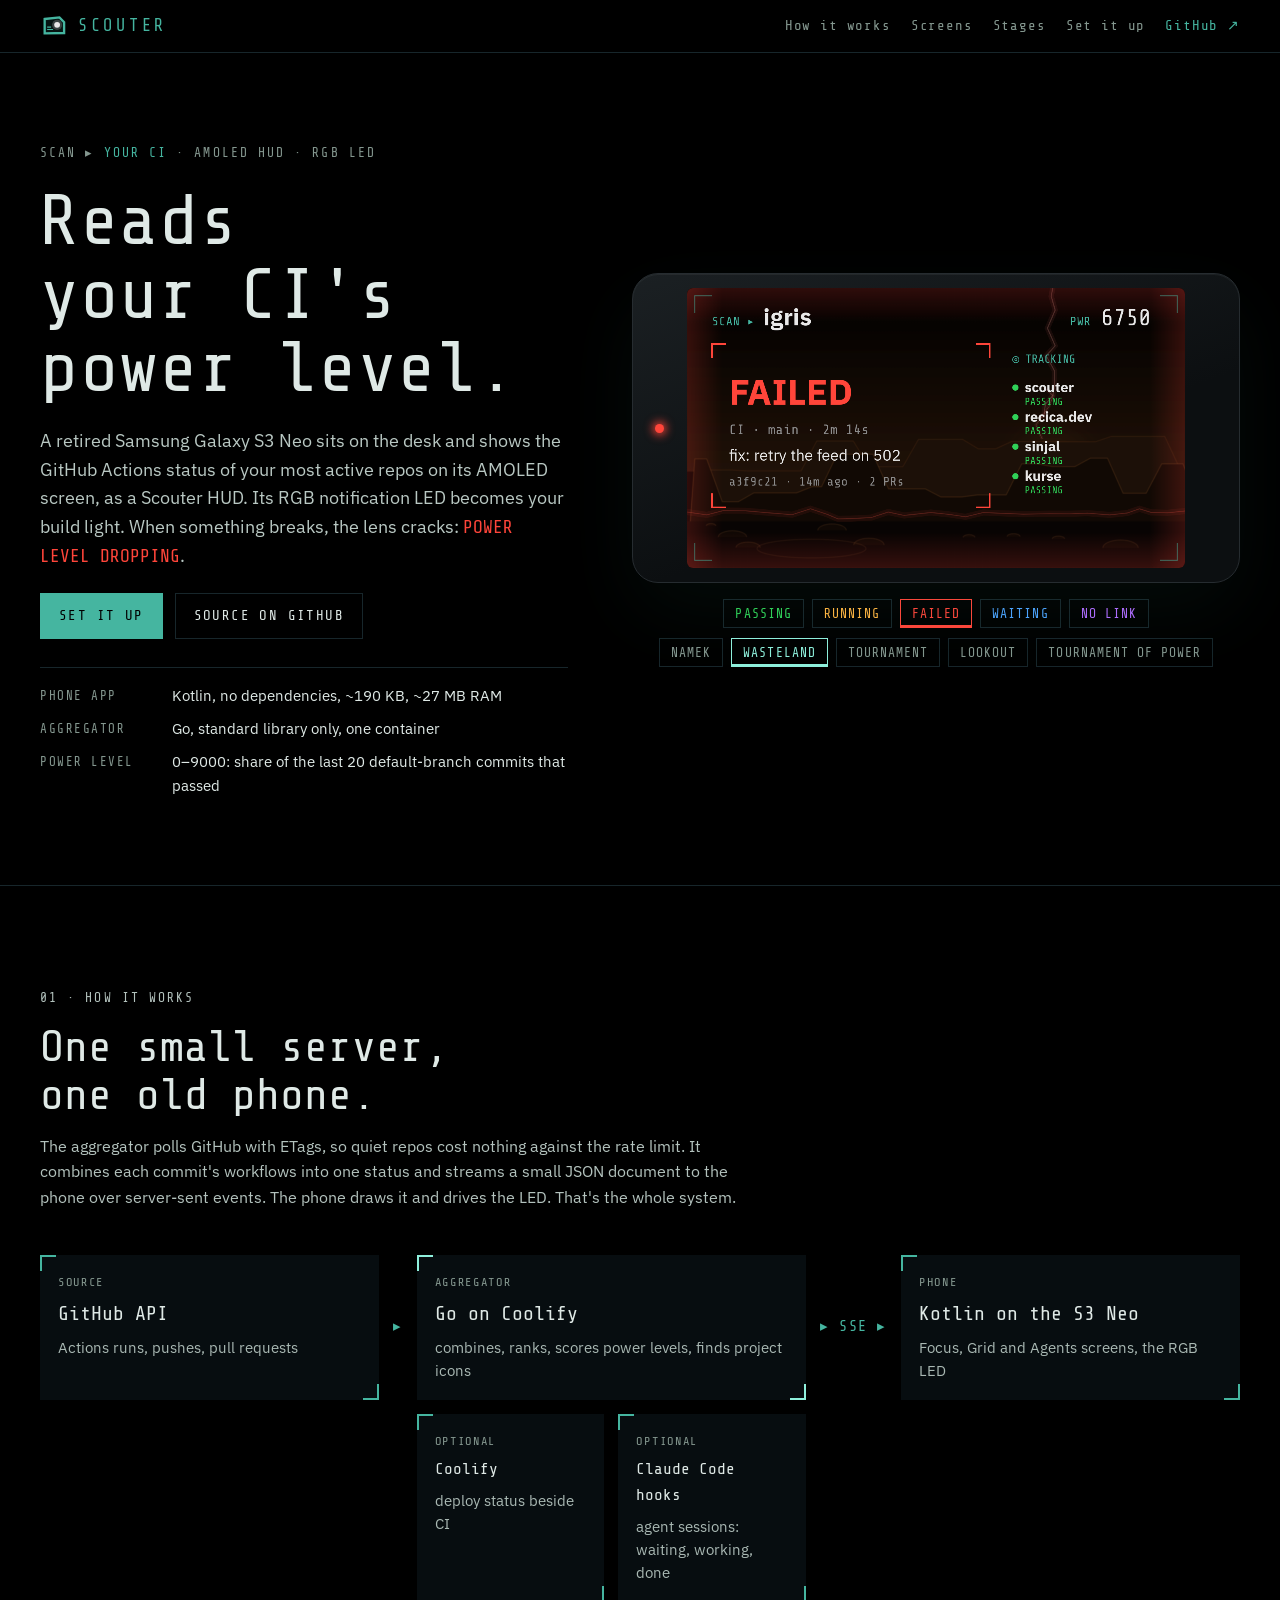
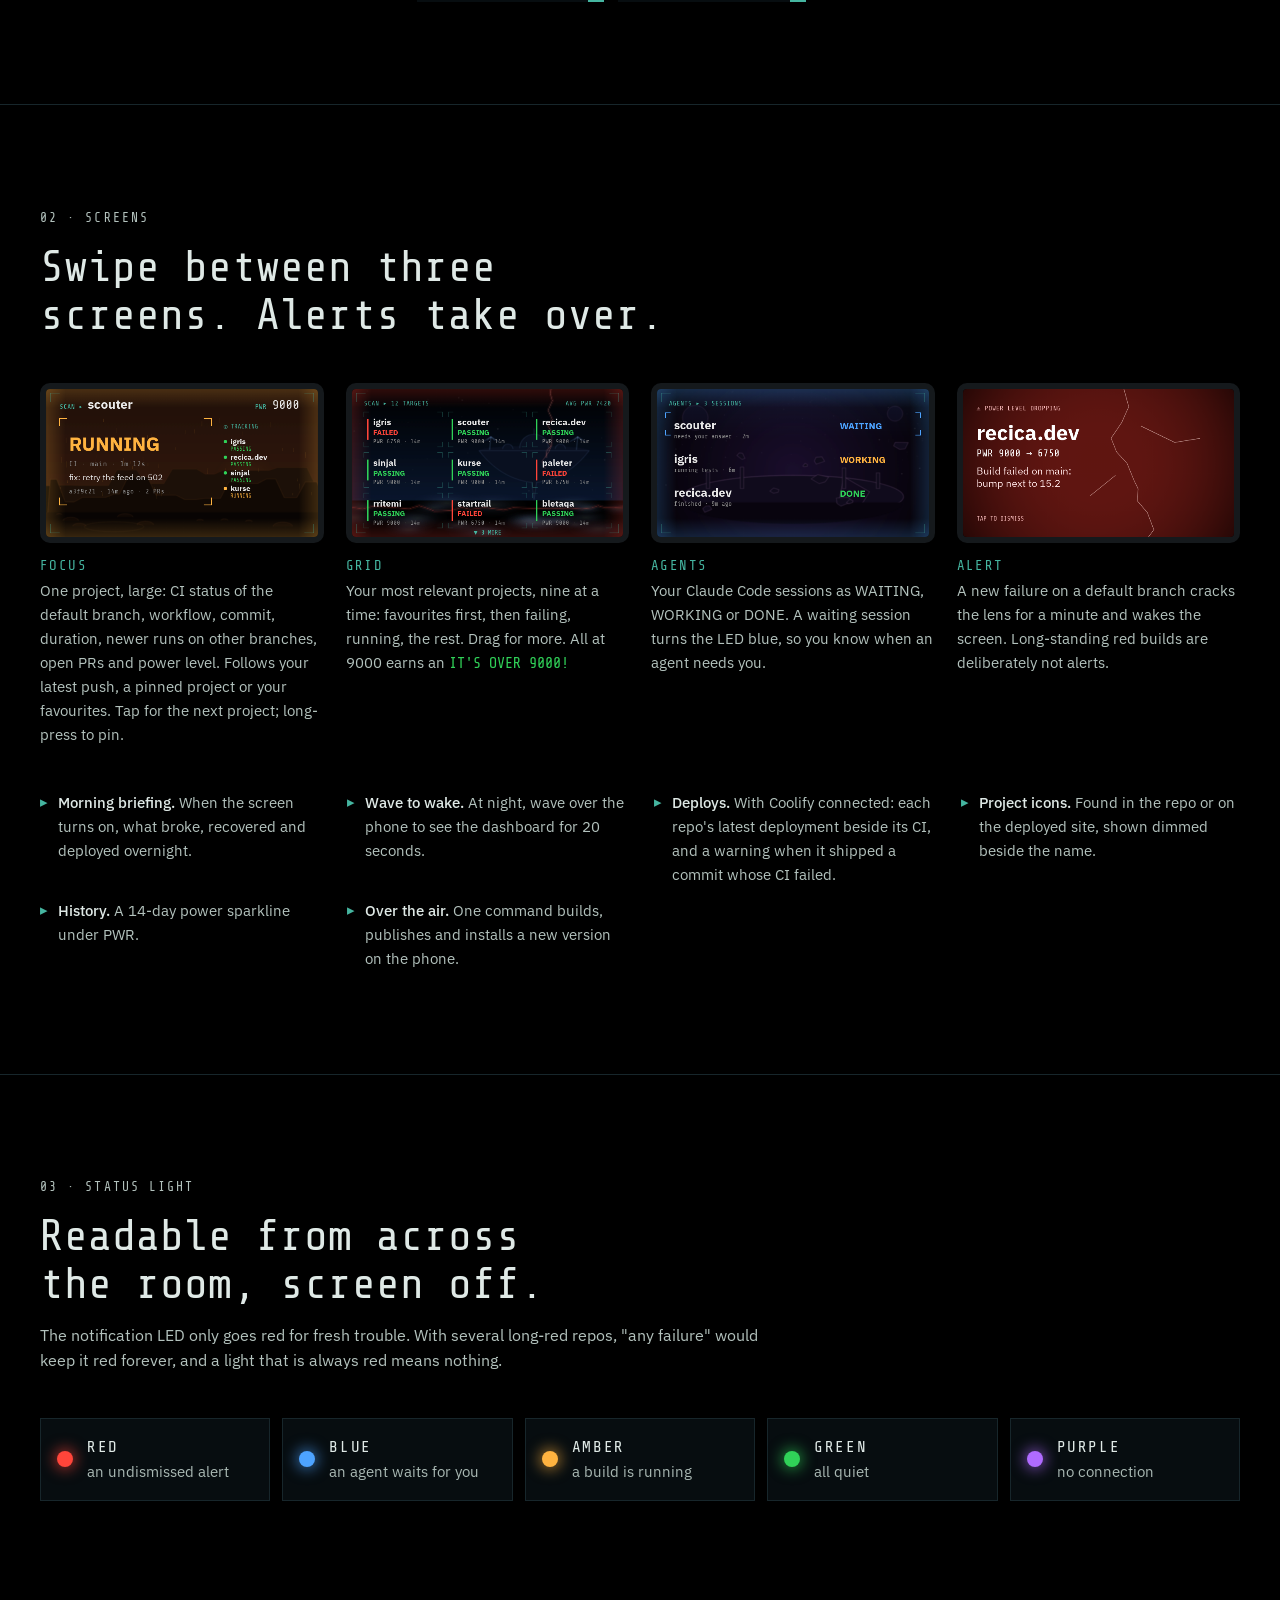
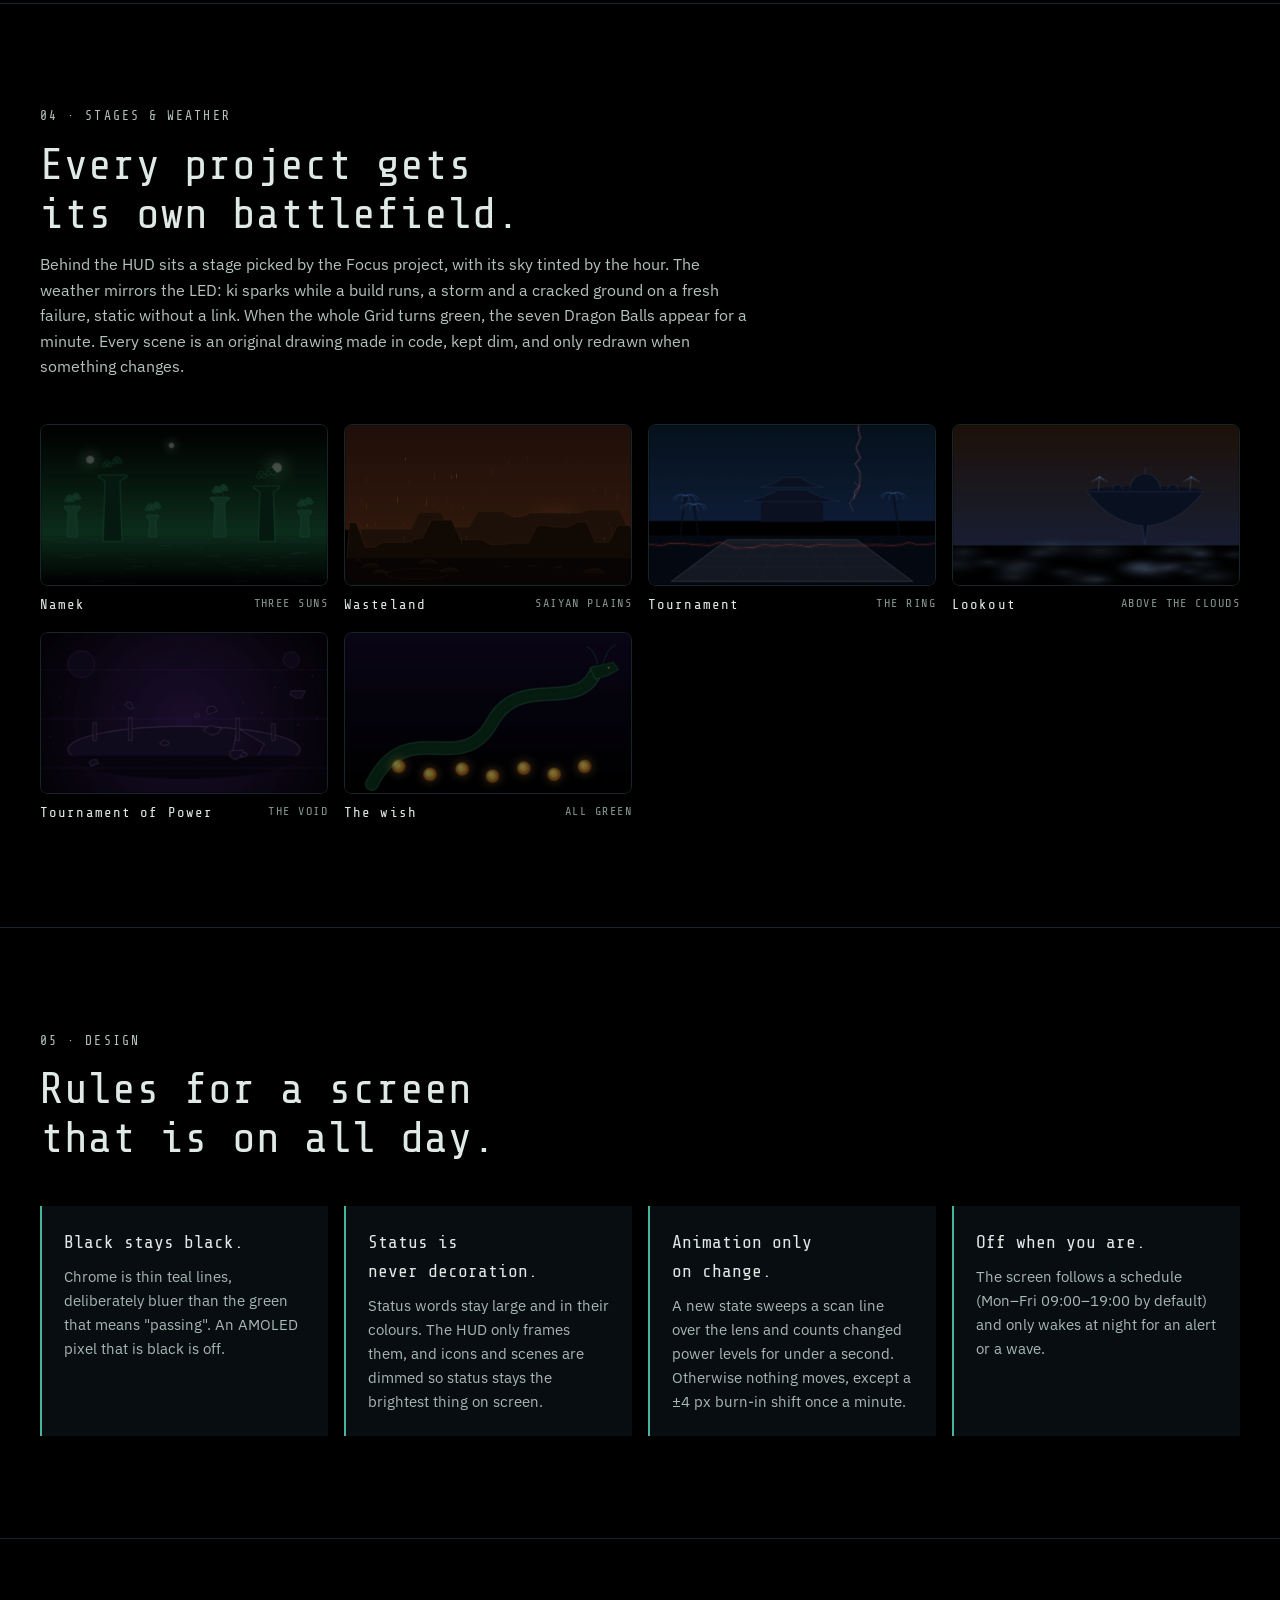
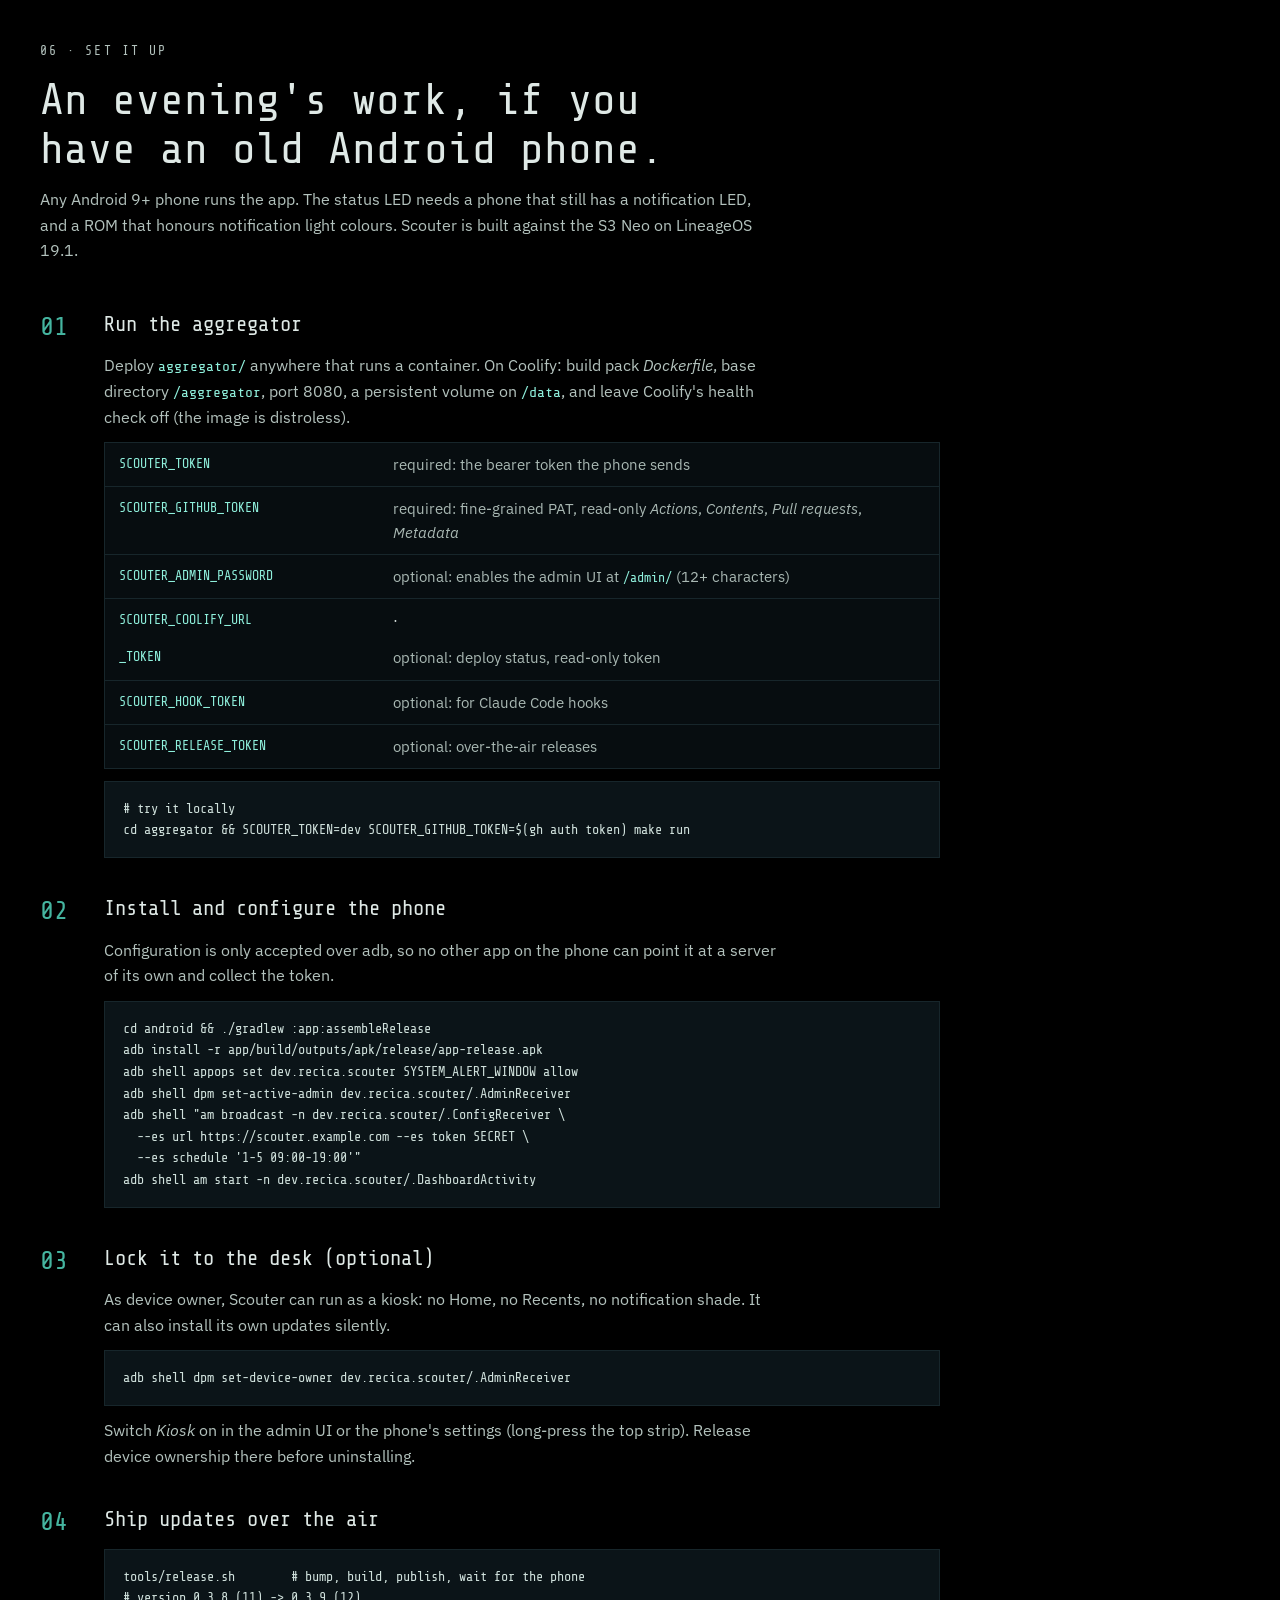
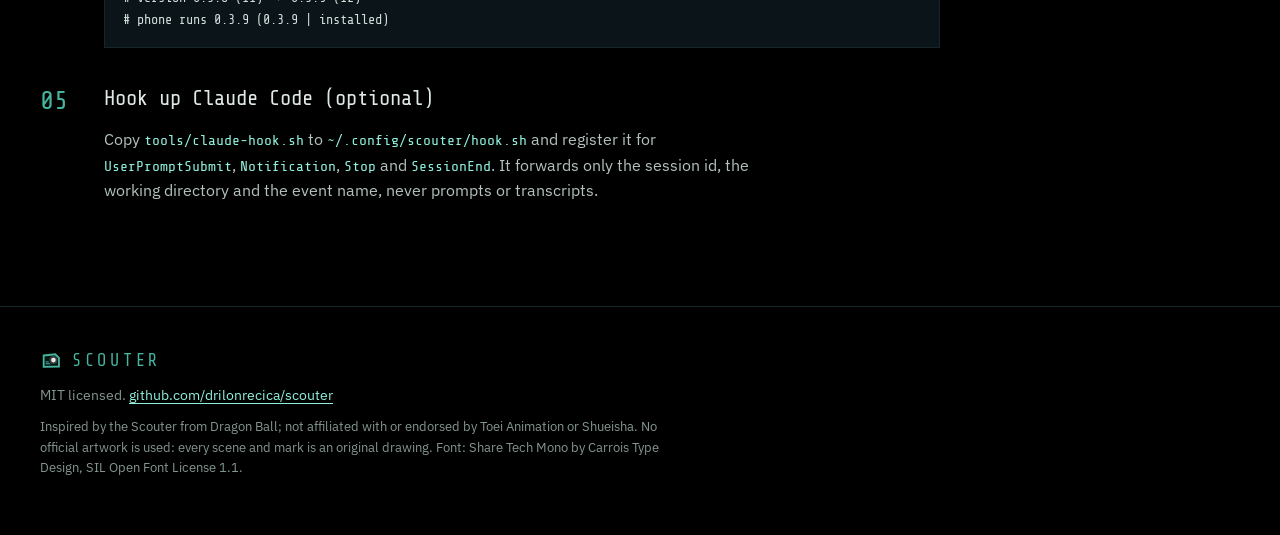
==== site/index.html @ 2873798c "Project page on GitHub Pages site/ is a hand-built static page (no framework, no build step): a live" ====
<!doctype html>
<html lang="en">
<head>
<meta charset="utf-8">
<meta name="viewport" content="width=device-width, initial-scale=1">
<title>Scouter · reads your CI's power level</title>
<meta name="description" content="A retired Galaxy S3 Neo on the desk as a CI build light: GitHub Actions status of your most active repos on an AMOLED Scouter HUD, with the RGB notification LED as a status light.">
<meta property="og:title" content="Scouter">
<meta property="og:description" content="Reads your CI's power level. A retired phone on the desk shows your GitHub CI as a Scouter HUD.">
<meta property="og:image" content="https://drilonrecica.github.io/scouter/og.png">
<meta property="og:url" content="https://drilonrecica.github.io/scouter/">
<meta name="twitter:card" content="summary_large_image">
<meta name="theme-color" content="#000000">
<link rel="icon" href="favicon.svg" type="image/svg+xml">
<link rel="preconnect" href="https://fonts.googleapis.com">
<link rel="preconnect" href="https://fonts.gstatic.com" crossorigin>
<link rel="stylesheet" href="https://fonts.googleapis.com/css2?family=Share+Tech+Mono&family=IBM+Plex+Sans:ital,wght@0,400;0,500;0,600;1,400&display=swap">
<link rel="stylesheet" href="style.css">
</head>
<body>

<header class="top">
  <a class="brand" href="#top" aria-label="Scouter, back to top"><img src="mark.svg" alt="" width="28" height="28"><span>SCOUTER</span></a>
  <nav aria-label="Sections">
    <a href="#how">How it works</a>
    <a href="#screens">Screens</a>
    <a href="#stages">Stages</a>
    <a href="#setup">Set it up</a>
    <a class="gh" href="https://github.com/drilonrecica/scouter">GitHub ↗</a>
  </nav>
</header>

<main id="top">
  <section class="hero">
    <div class="hero-copy">
      <p class="eyebrow">SCAN ▸ <b>YOUR CI</b> · AMOLED HUD · RGB LED</p>
      <h1>Reads your CI's power&nbsp;level.</h1>
      <p class="lede">A retired Samsung Galaxy S3 Neo sits on the desk and shows the GitHub Actions status of your most active repos on its AMOLED screen, as a Scouter HUD. Its RGB notification LED becomes your build light. When something breaks, the lens cracks: <span class="mono red">POWER LEVEL DROPPING</span>.</p>
      <div class="cta">
        <a class="btn primary" href="#setup">Set it up</a>
        <a class="btn" href="https://github.com/drilonrecica/scouter">Source on GitHub</a>
      </div>
      <dl class="specs">
        <div><dt>Phone app</dt><dd>Kotlin, no dependencies, ~190 KB, ~27 MB RAM</dd></div>
        <div><dt>Aggregator</dt><dd>Go, standard library only, one container</dd></div>
        <div><dt>Power level</dt><dd>0–9000: share of the last 20 default-branch commits that passed</dd></div>
      </dl>
    </div>
    <figure class="hero-phone">
      <div class="device" id="device">
        <canvas id="hero" width="1280" height="720" aria-label="The Scouter phone showing the Focus screen in front of a stage"></canvas>
        <span class="led" id="led" aria-hidden="true"></span>
      </div>
      <figcaption>
        <div class="chips" role="group" aria-label="Status to show on the phone" id="status-chips"></div>
        <div class="chips" role="group" aria-label="Stage behind the HUD" id="stage-chips"></div>
      </figcaption>
    </figure>
  </section>

  <section class="band" id="how">
    <div class="head">
      <p class="eyebrow">01 · HOW IT WORKS</p>
      <h2>One small server, one old phone.</h2>
      <p>The aggregator polls GitHub with ETags, so quiet repos cost nothing against the rate limit. It combines each commit's workflows into one status and streams a small JSON document to the phone over server-sent events. The phone draws it and drives the LED. That's the whole system.</p>
    </div>
    <div class="flow" aria-label="Data flow">
      <div class="node"><span class="k">SOURCE</span><b>GitHub API</b><span>Actions runs, pushes, pull requests</span></div>
      <div class="arrow" aria-hidden="true">▸</div>
      <div class="node hi"><span class="k">AGGREGATOR</span><b>Go on Coolify</b><span>combines, ranks, scores power levels, finds project icons</span></div>
      <div class="arrow" aria-hidden="true">▸ SSE ▸</div>
      <div class="node"><span class="k">PHONE</span><b>Kotlin on the S3 Neo</b><span>Focus, Grid and Agents screens, the RGB LED</span></div>
      <div class="side">
        <div class="node small"><span class="k">OPTIONAL</span><b>Coolify</b><span>deploy status beside CI</span></div>
        <div class="node small"><span class="k">OPTIONAL</span><b>Claude Code hooks</b><span>agent sessions: waiting, working, done</span></div>
      </div>
    </div>
  </section>

  <section class="band" id="screens">
    <div class="head">
      <p class="eyebrow">02 · SCREENS</p>
      <h2>Swipe between three screens. Alerts take over.</h2>
    </div>
    <div class="screens">
      <figure><canvas class="shot" data-shot="focus" width="640" height="360" aria-label="Focus screen"></canvas>
        <figcaption><b>Focus</b> One project, large: CI status of the default branch, workflow, commit, duration, newer runs on other branches, open PRs and power level. Follows your latest push, a pinned project or your favourites. Tap for the next project; long-press to pin.</figcaption></figure>
      <figure><canvas class="shot" data-shot="grid" width="640" height="360" aria-label="Grid screen"></canvas>
        <figcaption><b>Grid</b> Your most relevant projects, nine at a time: favourites first, then failing, running, the rest. Drag for more. All at 9000 earns an <span class="mono green">IT'S OVER 9000!</span></figcaption></figure>
      <figure><canvas class="shot" data-shot="agents" width="640" height="360" aria-label="Agents screen"></canvas>
        <figcaption><b>Agents</b> Your Claude Code sessions as WAITING, WORKING or DONE. A waiting session turns the LED blue, so you know when an agent needs you.</figcaption></figure>
      <figure><canvas class="shot" data-shot="alert" width="640" height="360" aria-label="Alert card"></canvas>
        <figcaption><b>Alert</b> A new failure on a default branch cracks the lens for a minute and wakes the screen. Long-standing red builds are deliberately not alerts.</figcaption></figure>
    </div>
    <ul class="extras">
      <li><b>Morning briefing.</b> When the screen turns on, what broke, recovered and deployed overnight.</li>
      <li><b>Wave to wake.</b> At night, wave over the phone to see the dashboard for 20 seconds.</li>
      <li><b>Deploys.</b> With Coolify connected: each repo's latest deployment beside its CI, and a warning when it shipped a commit whose CI failed.</li>
      <li><b>Project icons.</b> Found in the repo or on the deployed site, shown dimmed beside the name.</li>
      <li><b>History.</b> A 14-day power sparkline under PWR.</li>
      <li><b>Over the air.</b> One command builds, publishes and installs a new version on the phone.</li>
    </ul>
  </section>

  <section class="band" id="led-section">
    <div class="head">
      <p class="eyebrow">03 · STATUS LIGHT</p>
      <h2>Readable from across the room, screen off.</h2>
      <p>The notification LED only goes red for fresh trouble. With several long-red repos, "any failure" would keep it red forever, and a light that is always red means nothing.</p>
    </div>
    <div class="leds">
      <div class="ledrow"><span class="dot" style="--c:var(--red)"></span><b>Red</b><span>an undismissed alert</span></div>
      <div class="ledrow"><span class="dot" style="--c:var(--blue)"></span><b>Blue</b><span>an agent waits for you</span></div>
      <div class="ledrow"><span class="dot" style="--c:var(--amber)"></span><b>Amber</b><span>a build is running</span></div>
      <div class="ledrow"><span class="dot" style="--c:var(--green)"></span><b>Green</b><span>all quiet</span></div>
      <div class="ledrow"><span class="dot" style="--c:var(--purple)"></span><b>Purple</b><span>no connection</span></div>
    </div>
  </section>

  <section class="band" id="stages">
    <div class="head">
      <p class="eyebrow">04 · STAGES &amp; WEATHER</p>
      <h2>Every project gets its own battlefield.</h2>
      <p>Behind the HUD sits a stage picked by the Focus project, with its sky tinted by the hour. The weather mirrors the LED: ki sparks while a build runs, a storm and a cracked ground on a fresh failure, static without a link. When the whole Grid turns green, the seven Dragon Balls appear for a minute. Every scene is an original drawing made in code, kept dim, and only redrawn when something changes.</p>
    </div>
    <div class="stages" id="stage-gallery"></div>
  </section>

  <section class="band" id="design">
    <div class="head">
      <p class="eyebrow">05 · DESIGN</p>
      <h2>Rules for a screen that is on all day.</h2>
    </div>
    <div class="rules">
      <div><h3>Black stays black.</h3><p>Chrome is thin teal lines, deliberately bluer than the green that means "passing". An AMOLED pixel that is black is off.</p></div>
      <div><h3>Status is never decoration.</h3><p>Status words stay large and in their colours. The HUD only frames them, and icons and scenes are dimmed so status stays the brightest thing on screen.</p></div>
      <div><h3>Animation only on change.</h3><p>A new state sweeps a scan line over the lens and counts changed power levels for under a second. Otherwise nothing moves, except a ±4 px burn-in shift once a minute.</p></div>
      <div><h3>Off when you are.</h3><p>The screen follows a schedule (Mon–Fri 09:00–19:00 by default) and only wakes at night for an alert or a wave.</p></div>
    </div>
  </section>

  <section class="band" id="setup">
    <div class="head">
      <p class="eyebrow">06 · SET IT UP</p>
      <h2>An evening's work, if you have an old Android phone.</h2>
      <p>Any Android 9+ phone runs the app. The status LED needs a phone that still has a notification LED, and a ROM that honours notification light colours. Scouter is built against the S3 Neo on LineageOS 19.1.</p>
    </div>
    <ol class="steps">
      <li>
        <h3>Run the aggregator</h3>
        <p>Deploy <code>aggregator/</code> anywhere that runs a container. On Coolify: build pack <i>Dockerfile</i>, base directory <code>/aggregator</code>, port 8080, a persistent volume on <code>/data</code>, and leave Coolify's health check off (the image is distroless).</p>
        <div class="envs">
          <div><code>SCOUTER_TOKEN</code><span>required: the bearer token the phone sends</span></div>
          <div><code>SCOUTER_GITHUB_TOKEN</code><span>required: fine-grained PAT, read-only <i>Actions</i>, <i>Contents</i>, <i>Pull requests</i>, <i>Metadata</i></span></div>
          <div><code>SCOUTER_ADMIN_PASSWORD</code><span>optional: enables the admin UI at <code>/admin/</code> (12+ characters)</span></div>
          <div><code>SCOUTER_COOLIFY_URL</code> · <code>_TOKEN</code><span>optional: deploy status, read-only token</span></div>
          <div><code>SCOUTER_HOOK_TOKEN</code><span>optional: for Claude Code hooks</span></div>
          <div><code>SCOUTER_RELEASE_TOKEN</code><span>optional: over-the-air releases</span></div>
        </div>
        <pre><code># try it locally
cd aggregator && SCOUTER_TOKEN=dev SCOUTER_GITHUB_TOKEN=$(gh auth token) make run</code></pre>
      </li>
      <li>
        <h3>Install and configure the phone</h3>
        <p>Configuration is only accepted over adb, so no other app on the phone can point it at a server of its own and collect the token.</p>
        <pre><code>cd android && ./gradlew :app:assembleRelease
adb install -r app/build/outputs/apk/release/app-release.apk
adb shell appops set dev.recica.scouter SYSTEM_ALERT_WINDOW allow
adb shell dpm set-active-admin dev.recica.scouter/.AdminReceiver
adb shell "am broadcast -n dev.recica.scouter/.ConfigReceiver \
  --es url https://scouter.example.com --es token SECRET \
  --es schedule '1-5 09:00-19:00'"
adb shell am start -n dev.recica.scouter/.DashboardActivity</code></pre>
      </li>
      <li>
        <h3>Lock it to the desk (optional)</h3>
        <p>As device owner, Scouter can run as a kiosk: no Home, no Recents, no notification shade. It can also install its own updates silently.</p>
        <pre><code>adb shell dpm set-device-owner dev.recica.scouter/.AdminReceiver</code></pre>
        <p>Switch <i>Kiosk</i> on in the admin UI or the phone's settings (long-press the top strip). Release device ownership there before uninstalling.</p>
      </li>
      <li>
        <h3>Ship updates over the air</h3>
        <pre><code>tools/release.sh        # bump, build, publish, wait for the phone
# version 0.3.8 (11) -> 0.3.9 (12)
# phone runs 0.3.9 (0.3.9 | installed)</code></pre>
      </li>
      <li>
        <h3>Hook up Claude Code (optional)</h3>
        <p>Copy <code>tools/claude-hook.sh</code> to <code>~/.config/scouter/hook.sh</code> and register it for <code>UserPromptSubmit</code>, <code>Notification</code>, <code>Stop</code> and <code>SessionEnd</code>. It forwards only the session id, the working directory and the event name, never prompts or transcripts.</p>
      </li>
    </ol>
  </section>
</main>

<footer class="foot">
  <div class="brand"><img src="mark.svg" alt="" width="22" height="22"><span>SCOUTER</span></div>
  <p>MIT licensed. <a href="https://github.com/drilonrecica/scouter">github.com/drilonrecica/scouter</a></p>
  <p class="fine">Inspired by the Scouter from Dragon Ball; not affiliated with or endorsed by Toei Animation or Shueisha. No official artwork is used: every scene and mark is an original drawing. Font: Share Tech Mono by Carrois Type Design, SIL Open Font License 1.1.</p>
</footer>

<script src="app.js"></script>
</body>
</html>
---- site/style.css ----
/* Scouter's site: the phone's HUD language on a page. AMOLED black, teal
   chrome in thin brackets, status colours only where they mean something.
   Deliberately dark-only: it is what the product looks like. */
:root {
  color-scheme: dark;
  --void: #000;
  --panel: #070d10;
  --panel-2: #0b1418;
  --line: #17262b;
  --teal: #45B5A0;
  --teal-hi: #8FF0DC;
  --text: #dfe9e6;
  --muted: #84978f;
  --green: #30D158;
  --amber: #FFB340;
  --red: #FF453A;
  --blue: #4DA3FF;
  --purple: #B06BFF;
  --mono: "Share Tech Mono", ui-monospace, "SFMono-Regular", Menlo, monospace;
  --sans: "IBM Plex Sans", system-ui, -apple-system, "Segoe UI", sans-serif;
  --gutter: clamp(16px, 4vw, 40px);
}
* { box-sizing: border-box; }
html { scroll-behavior: smooth; }
@media (prefers-reduced-motion: reduce) { html { scroll-behavior: auto; } }
body { margin: 0; background: var(--void); color: var(--text); font: 16px/1.6 var(--sans); }
a { color: var(--teal-hi); text-underline-offset: 3px; }
a:focus-visible, button:focus-visible { outline: 2px solid var(--teal-hi); outline-offset: 3px; }
code, pre, .mono { font-family: var(--mono); }
code { font-size: .92em; color: var(--teal-hi); }
.red { color: var(--red); } .green { color: var(--green); }
h1, h2, h3 { margin: 0; text-wrap: balance; }
p { margin: 0; }

/* top bar */
.top { position: sticky; top: 0; z-index: 5; display: flex; align-items: center; justify-content: space-between; gap: 16px; flex-wrap: wrap;
  padding: 12px var(--gutter); background: rgba(0,0,0,.82); backdrop-filter: blur(8px); border-bottom: 1px solid var(--line); }
.brand { display: inline-flex; align-items: center; gap: 10px; color: var(--teal); text-decoration: none; font-family: var(--mono); letter-spacing: .22em; font-size: 17px; }
.top nav { display: flex; gap: 20px; flex-wrap: wrap; }
.top nav a { color: var(--muted); text-decoration: none; font-family: var(--mono); font-size: 14px; letter-spacing: .06em; }
.top nav a:hover { color: var(--text); }
.top nav a.gh { color: var(--teal); }

main { display: flex; flex-direction: column; }
.eyebrow { font-family: var(--mono); font-size: 13px; letter-spacing: .16em; color: var(--muted); }
.eyebrow b { color: var(--teal); font-weight: 400; }

/* hero */
.hero { display: grid; grid-template-columns: minmax(0, 1fr) minmax(0, 1.15fr); gap: clamp(28px, 5vw, 64px); align-items: center;
  padding: clamp(40px, 7vw, 96px) var(--gutter) clamp(48px, 7vw, 88px); max-width: 1320px; margin: 0 auto; width: 100%; }
@media (max-width: 920px) { .hero { grid-template-columns: 1fr; } }
.hero-copy { display: flex; flex-direction: column; gap: 22px; min-width: 0; }
.hero h1 { font-family: var(--mono); font-weight: 400; font-size: clamp(38px, 5.6vw, 72px); line-height: 1.02; letter-spacing: .01em; color: var(--text); }
.lede { color: #b9c8c3; font-size: 18px; max-width: 58ch; }
.cta { display: flex; gap: 12px; flex-wrap: wrap; }
.btn { font-family: var(--mono); letter-spacing: .1em; font-size: 14px; text-transform: uppercase; text-decoration: none; color: var(--text);
  border: 1px solid var(--line); padding: 11px 18px; position: relative; }
.btn.primary { color: #000; background: var(--teal); border-color: var(--teal); }
.btn:hover { border-color: var(--teal); }
.btn.primary:hover { background: var(--teal-hi); }
.specs { display: grid; gap: 10px; margin: 6px 0 0; padding: 16px 0 0; border-top: 1px solid var(--line); }
.specs div { display: grid; grid-template-columns: 120px 1fr; gap: 12px; font-size: 14.5px; }
.specs dt { font-family: var(--mono); font-size: 12.5px; letter-spacing: .12em; text-transform: uppercase; color: var(--muted); padding-top: 2px; }
.specs dd { margin: 0; }

.hero-phone { margin: 0; display: flex; flex-direction: column; gap: 16px; min-width: 0; }
.device { position: relative; border-radius: 26px; padding: 14px 54px; background: linear-gradient(160deg, #1b2023, #0c0f11 60%); border: 1px solid #262c30;
  box-shadow: 0 30px 80px rgba(69,181,160,.06), inset 0 1px 0 rgba(255,255,255,.05); }
.device canvas { display: block; width: 100%; height: auto; aspect-ratio: 16 / 9; border-radius: 6px; background: #000; }
.led { position: absolute; left: 22px; top: 50%; width: 9px; height: 9px; margin-top: -4px; border-radius: 50%; background: var(--c, var(--green));
  box-shadow: 0 0 10px 2px var(--c, var(--green)); }
@media (max-width: 520px) { .device { padding: 10px 28px; border-radius: 18px; } .led { left: 10px; width: 7px; height: 7px; } }
.hero-phone figcaption { display: flex; flex-direction: column; gap: 10px; align-items: center; }
.chips { display: flex; flex-wrap: wrap; gap: 8px; justify-content: center; }
.chip { font: 13px var(--mono); letter-spacing: .08em; background: transparent; color: var(--c, var(--text)); border: 1px solid var(--line);
  padding: 6px 11px; cursor: pointer; }
.chip[aria-pressed="true"] { border-color: currentColor; box-shadow: inset 0 -2px 0 currentColor; }
.chip.stage { --c: var(--muted); }
.chip.stage[aria-pressed="true"] { --c: var(--teal-hi); }

/* bands */
.band { padding: clamp(56px, 8vw, 104px) var(--gutter); border-top: 1px solid var(--line); max-width: 1320px; margin: 0 auto; width: 100%;
  display: flex; flex-direction: column; gap: clamp(28px, 4vw, 44px); }
.head { display: flex; flex-direction: column; gap: 14px; max-width: 72ch; }
.head h2 { font-family: var(--mono); font-weight: 400; font-size: clamp(28px, 3.6vw, 44px); line-height: 1.1; }
.head p { color: #b3c2bd; }

/* flow */
.flow { display: grid; grid-template-columns: 1fr auto 1.15fr auto 1fr; gap: 14px; align-items: stretch; }
.node { position: relative; display: flex; flex-direction: column; gap: 6px; padding: 18px; background: var(--panel); }
.node::before, .node::after { content: ""; position: absolute; width: 14px; height: 14px; border: 0 solid var(--teal); }
.node::before { top: 0; left: 0; border-width: 2px 0 0 2px; }
.node::after { bottom: 0; right: 0; border-width: 0 2px 2px 0; }
.node .k { font-family: var(--mono); font-size: 12px; letter-spacing: .14em; color: var(--muted); }
.node b { font-family: var(--mono); font-weight: 400; font-size: 20px; color: var(--text); }
.node span:last-child { color: #a9b8b3; font-size: 14.5px; }
.node.hi::before, .node.hi::after { border-color: var(--teal-hi); }
.arrow { align-self: center; font-family: var(--mono); color: var(--teal); white-space: nowrap; font-size: 15px; letter-spacing: .1em; }
.side { grid-column: 3; display: grid; grid-template-columns: 1fr 1fr; gap: 14px; }
.node.small b { font-size: 16px; }
@media (max-width: 920px) {
  .flow { grid-template-columns: 1fr; }
  .arrow { transform: rotate(90deg); justify-self: center; }
  .side { grid-column: 1; }
}

/* screens */
.screens { display: grid; grid-template-columns: repeat(auto-fit, minmax(280px, 1fr)); gap: 22px; }
.screens figure { margin: 0; display: flex; flex-direction: column; gap: 12px; min-width: 0; }
.shot { display: block; width: 100%; height: auto; aspect-ratio: 16 / 9; border-radius: 10px; border: 6px solid #15191c; background: #000; }
.screens figcaption { font-size: 15px; color: #b3c2bd; }
.screens figcaption b { display: block; font-family: var(--mono); font-weight: 400; letter-spacing: .1em; color: var(--teal); text-transform: uppercase; font-size: 14px; margin-bottom: 2px; }
.extras { list-style: none; margin: 0; padding: 0; display: grid; grid-template-columns: repeat(auto-fit, minmax(260px, 1fr)); gap: 12px 28px; }
.extras li { font-size: 15px; color: #b3c2bd; padding-left: 18px; position: relative; }
.extras li::before { content: "▸"; position: absolute; left: 0; color: var(--teal); font-family: var(--mono); }
.extras b { color: var(--text); font-weight: 500; }

/* LED */
.leds { display: grid; grid-template-columns: repeat(auto-fit, minmax(200px, 1fr)); gap: 12px; }
.ledrow { display: grid; grid-template-columns: auto 1fr; grid-template-rows: auto auto; column-gap: 14px; align-items: center; padding: 16px; background: var(--panel); border: 1px solid var(--line); }
.ledrow .dot { grid-row: span 2; width: 16px; height: 16px; border-radius: 50%; background: var(--c); box-shadow: 0 0 14px 3px color-mix(in srgb, var(--c) 55%, transparent); }
.ledrow b { font-family: var(--mono); font-weight: 400; letter-spacing: .1em; text-transform: uppercase; color: var(--c, var(--text)); }
.ledrow span:last-child { color: #a9b8b3; font-size: 14.5px; }

/* stages */
.stages { display: grid; grid-template-columns: repeat(auto-fit, minmax(240px, 1fr)); gap: 16px; }
.stages figure { margin: 0; display: flex; flex-direction: column; gap: 8px; }
.stages canvas { display: block; width: 100%; height: auto; aspect-ratio: 16 / 9; border-radius: 8px; border: 1px solid var(--line); background: #000; }
.stages figcaption { font-family: var(--mono); font-size: 14px; letter-spacing: .08em; color: var(--text); display: flex; justify-content: space-between; gap: 8px; }
.stages figcaption span { color: var(--muted); font-size: 12px; letter-spacing: .12em; }

/* rules */
.rules { display: grid; grid-template-columns: repeat(auto-fit, minmax(240px, 1fr)); gap: 16px; }
.rules > div { padding: 22px; background: var(--panel); border-left: 2px solid var(--teal); display: flex; flex-direction: column; gap: 8px; }
.rules h3 { font-family: var(--mono); font-weight: 400; font-size: 18px; color: var(--text); }
.rules p { color: #a9b8b3; font-size: 15px; }

/* setup */
.steps { list-style: none; counter-reset: step; margin: 0; padding: 0; display: flex; flex-direction: column; gap: 34px; max-width: 900px; }
.steps > li { counter-increment: step; position: relative; padding-left: 64px; display: flex; flex-direction: column; gap: 12px; min-width: 0; }
.steps > li::before { content: counter(step, decimal-leading-zero); position: absolute; left: 0; top: -2px; font-family: var(--mono); font-size: 26px; color: var(--teal); }
.steps h3 { font-family: var(--mono); font-weight: 400; font-size: 21px; }
.steps p { color: #b3c2bd; max-width: 68ch; }
@media (max-width: 560px) { .steps > li { padding-left: 0; padding-top: 34px; } }
pre { margin: 0; padding: 16px 18px; background: var(--panel-2); border: 1px solid var(--line); overflow-x: auto; font-size: 13.5px; line-height: 1.6; color: #cfe0db; }
pre code { color: inherit; font-size: inherit; }
.envs { display: grid; gap: 1px; background: var(--line); border: 1px solid var(--line); }
.envs div { display: grid; grid-template-columns: minmax(0, 260px) 1fr; gap: 14px; padding: 10px 14px; background: var(--panel); font-size: 14.5px; }
.envs div span { color: #a9b8b3; }
@media (max-width: 640px) { .envs div { grid-template-columns: 1fr; gap: 2px; } }

/* footer */
.foot { border-top: 1px solid var(--line); padding: 40px var(--gutter) 56px; display: flex; flex-direction: column; gap: 10px; max-width: 1320px; margin: 0 auto; }
.foot p { color: var(--muted); font-size: 14px; }
.foot .fine { font-size: 13px; max-width: 80ch; }
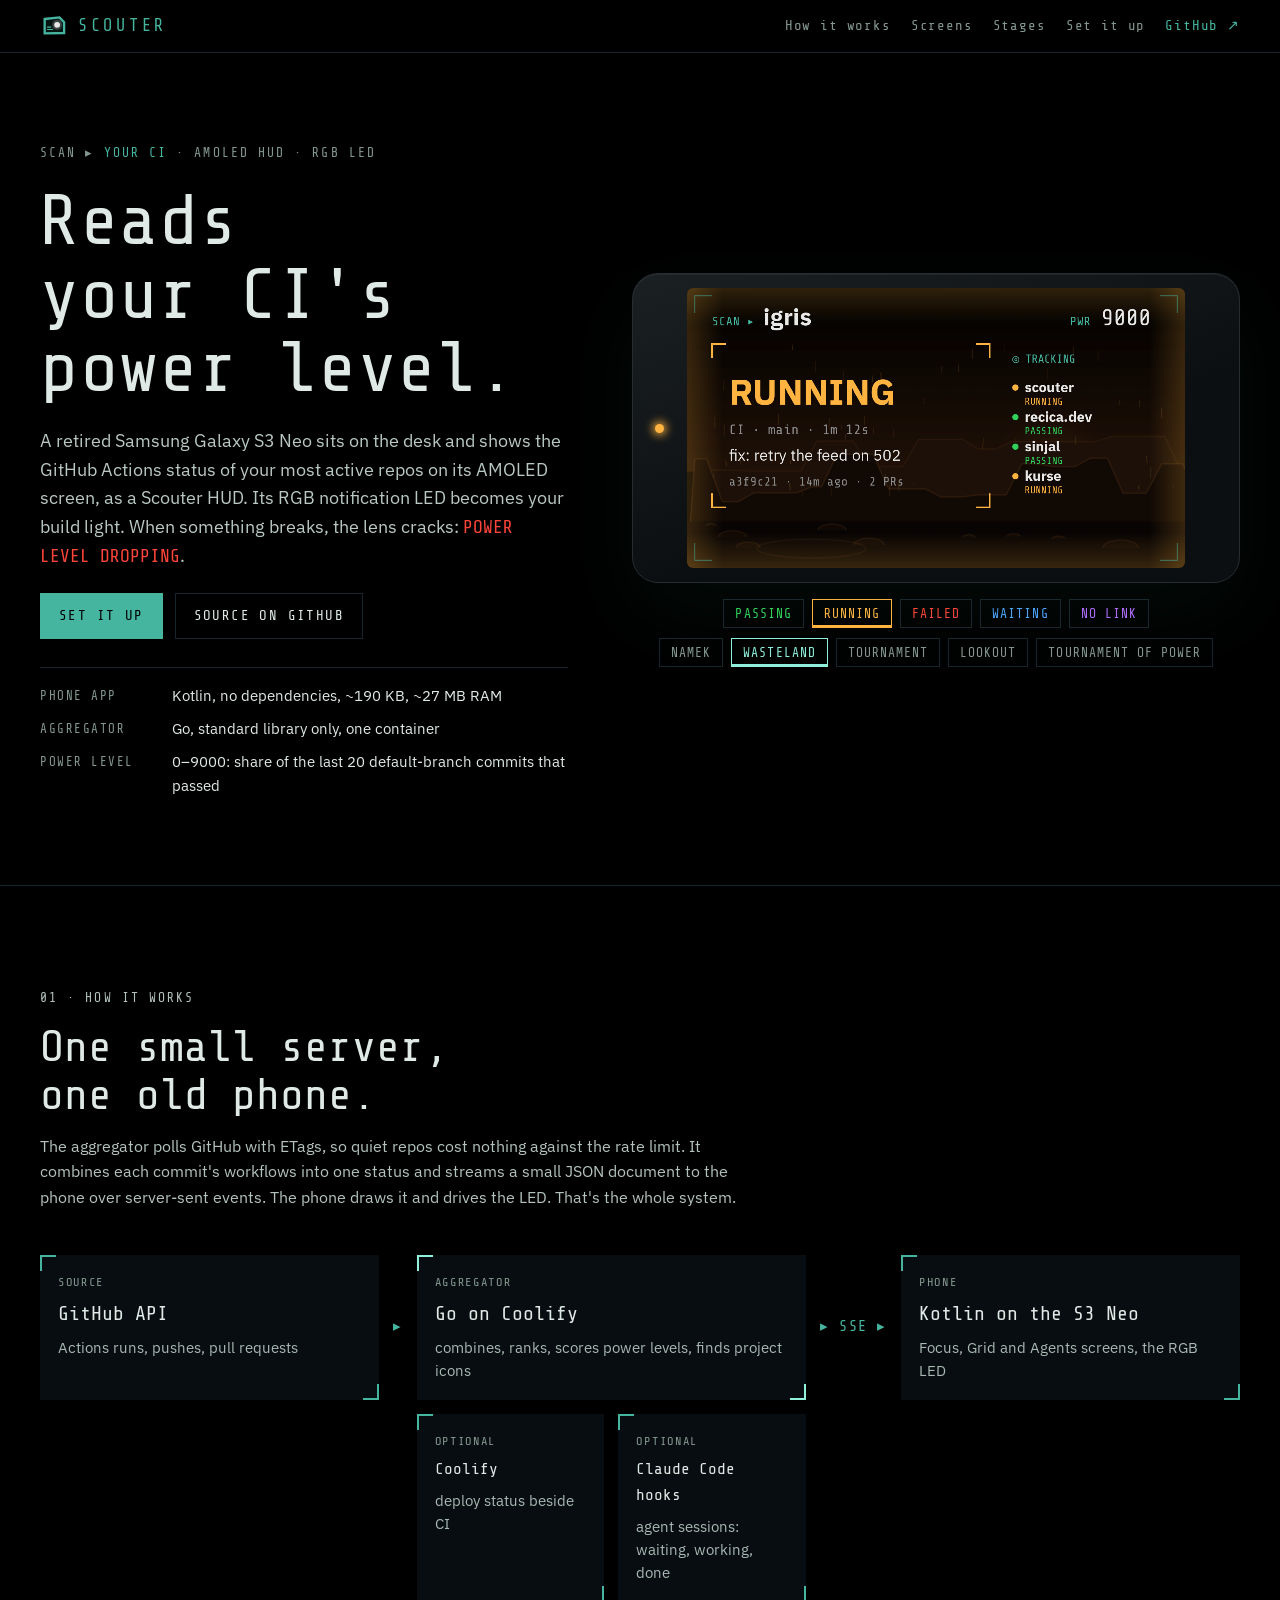
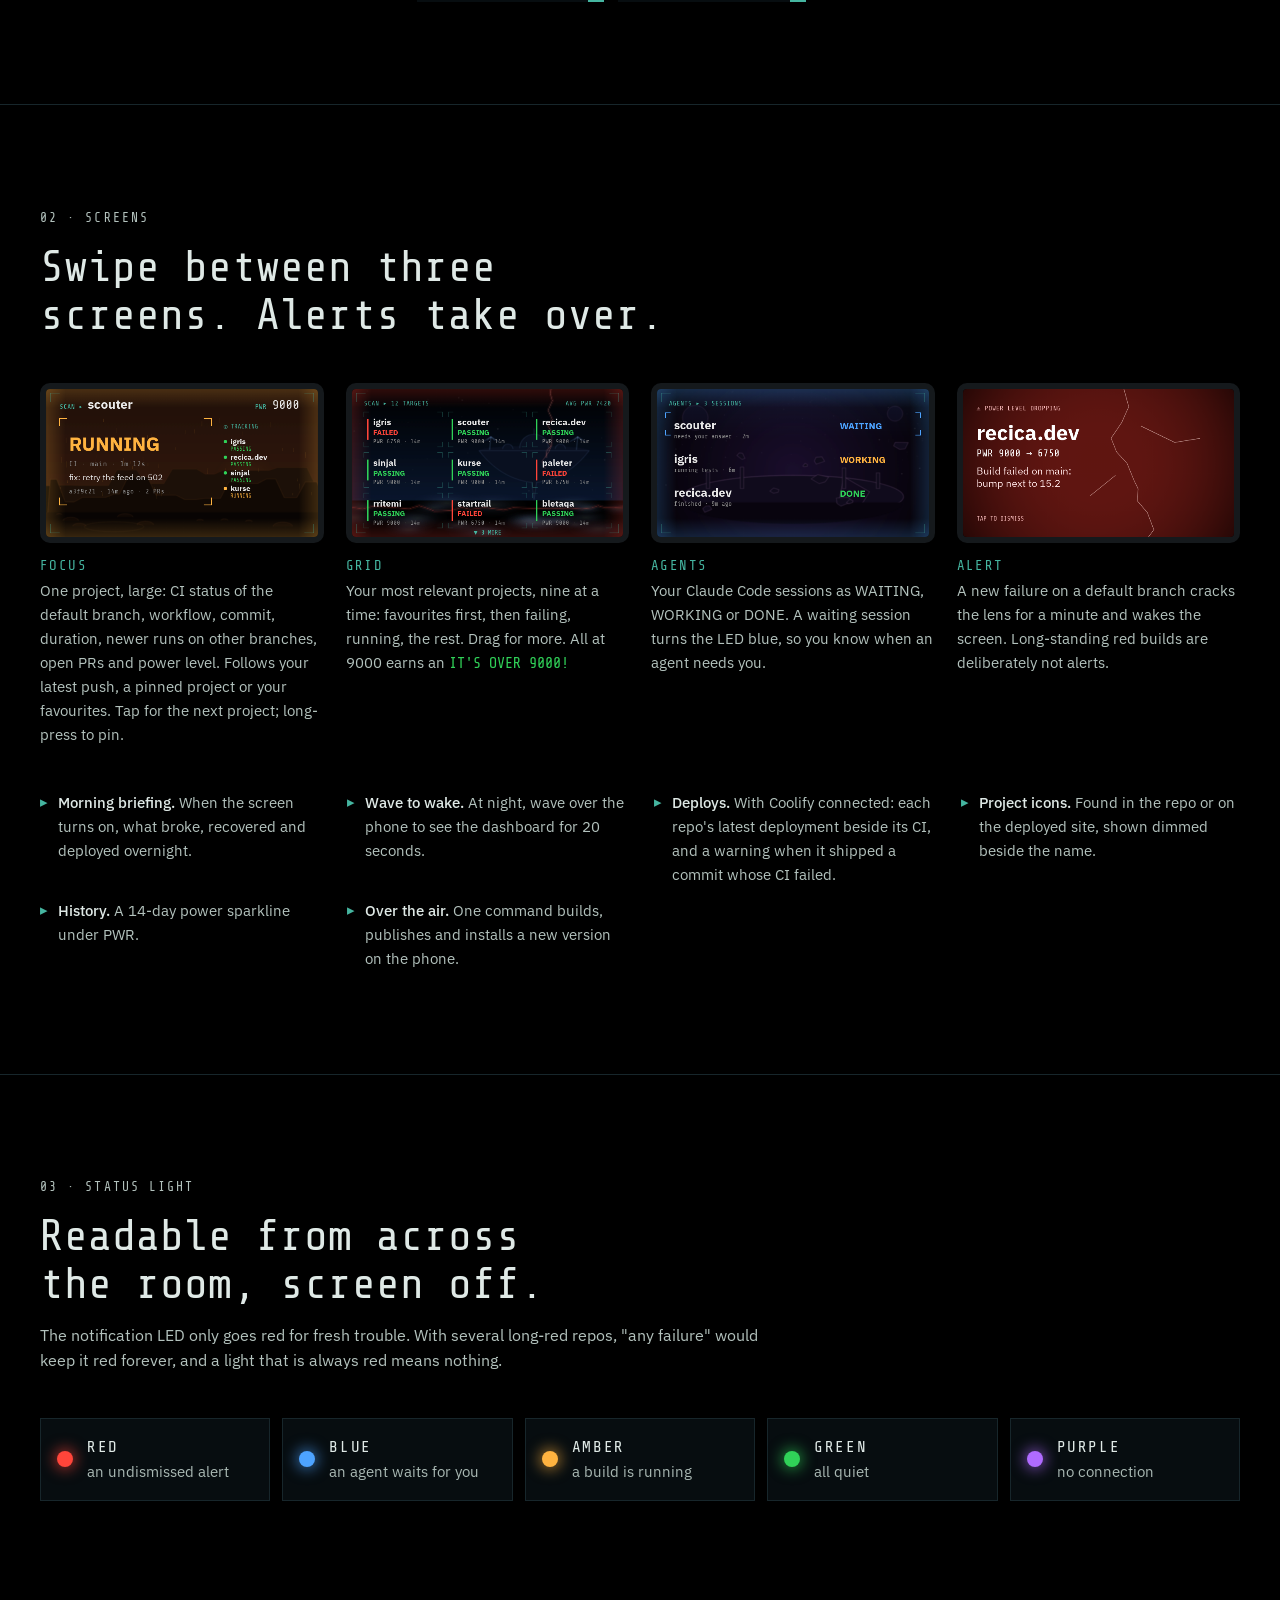
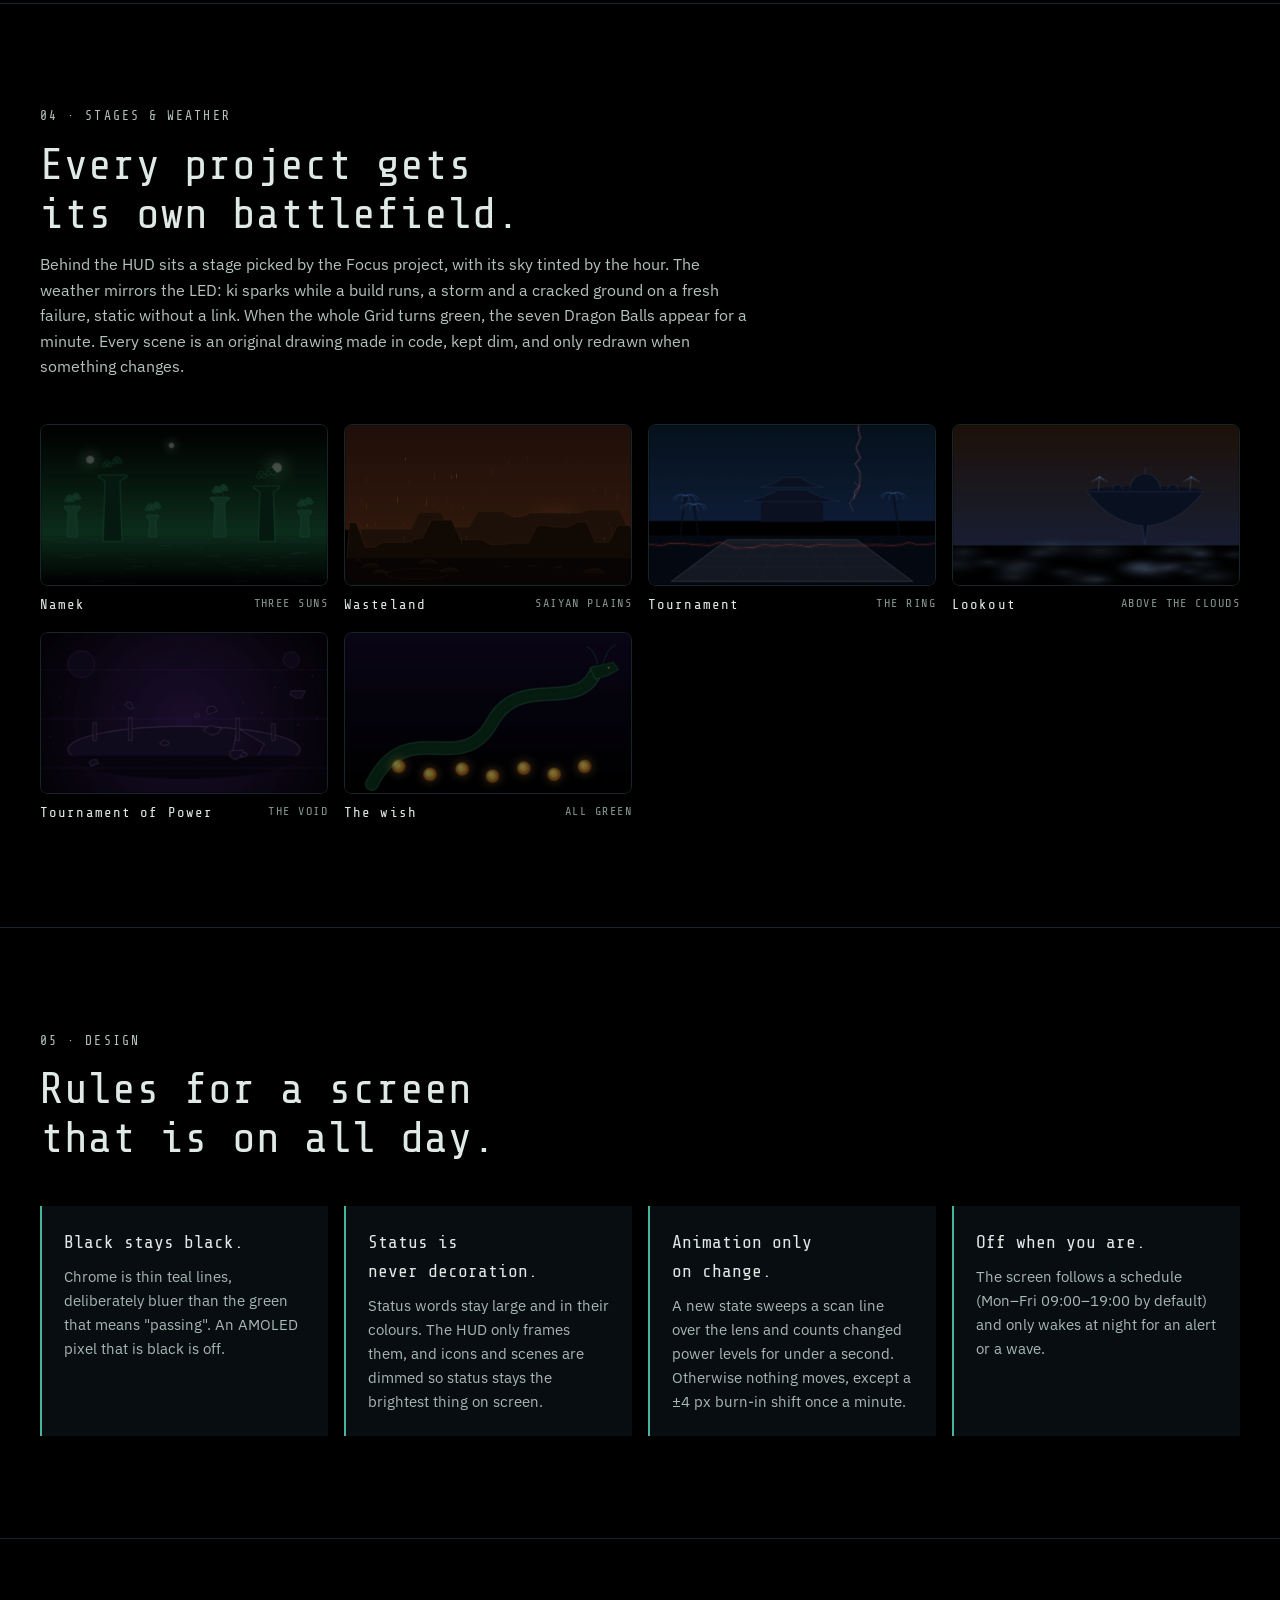
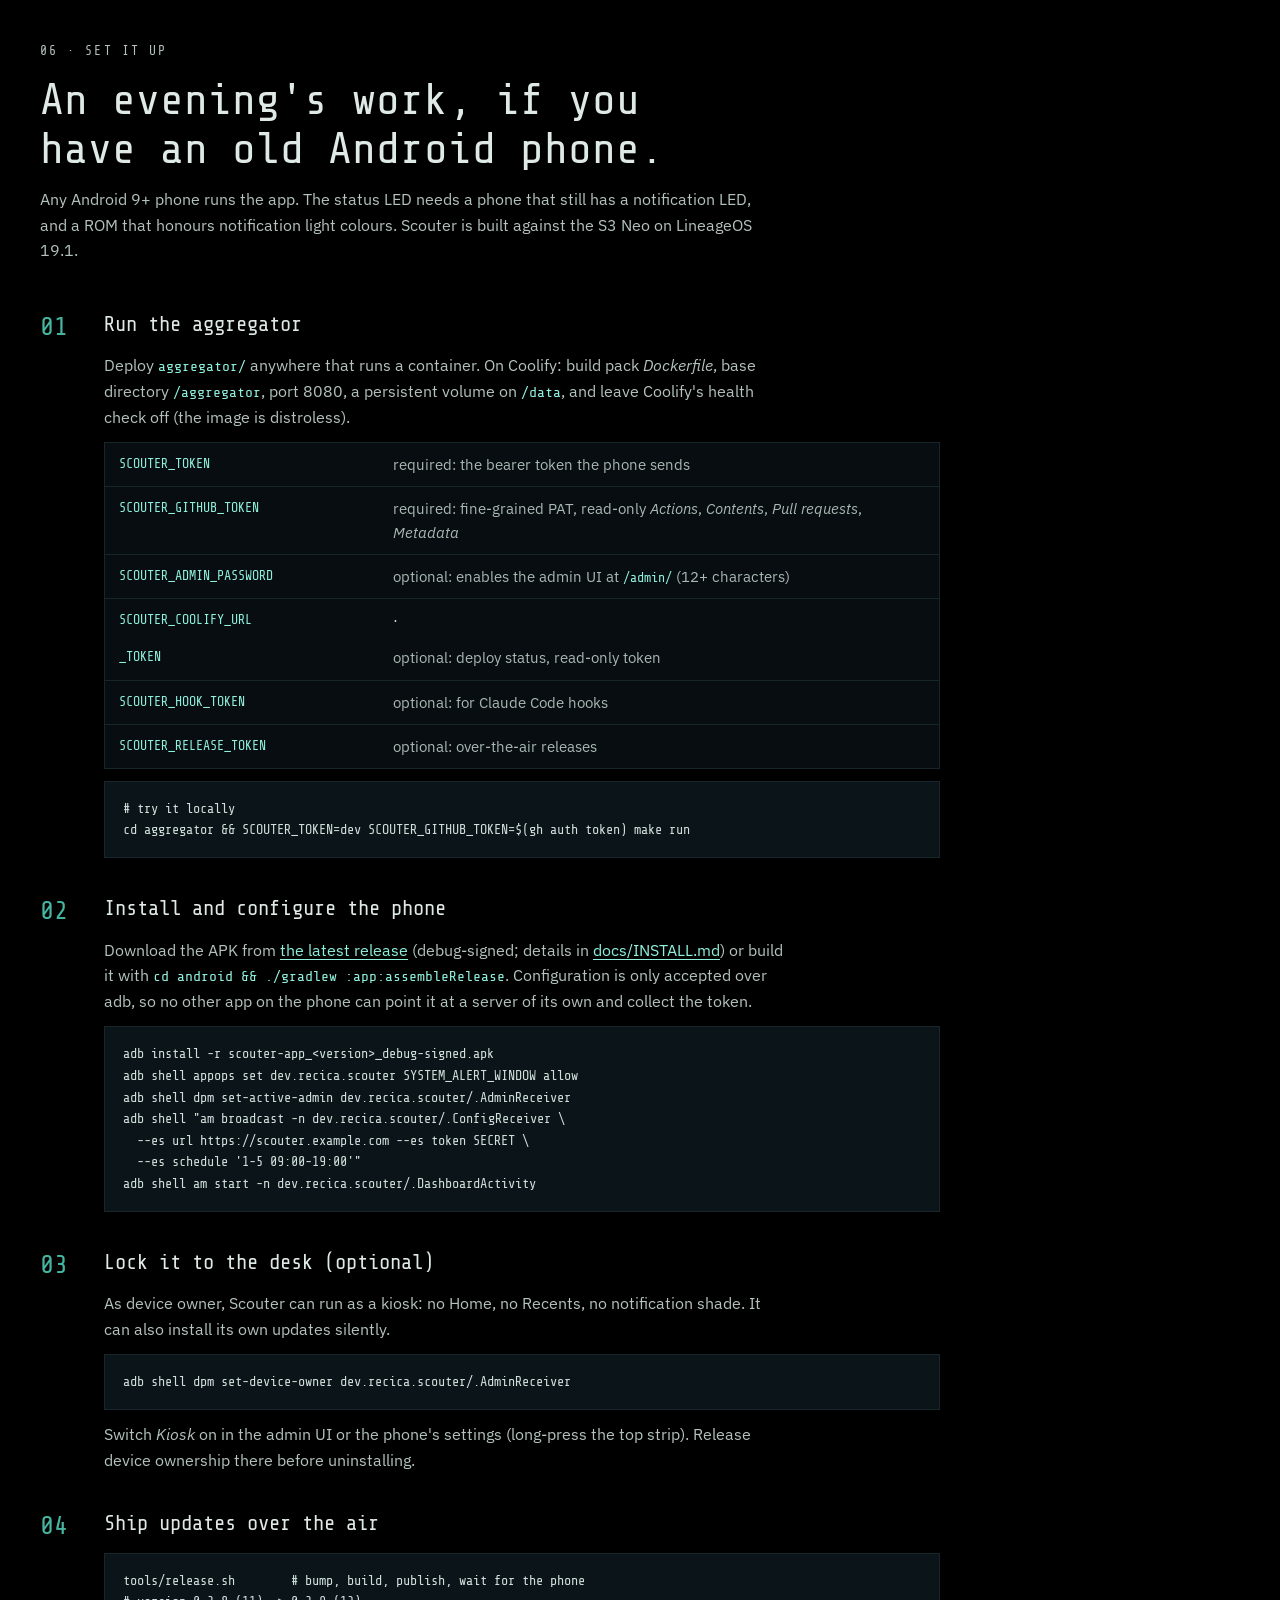
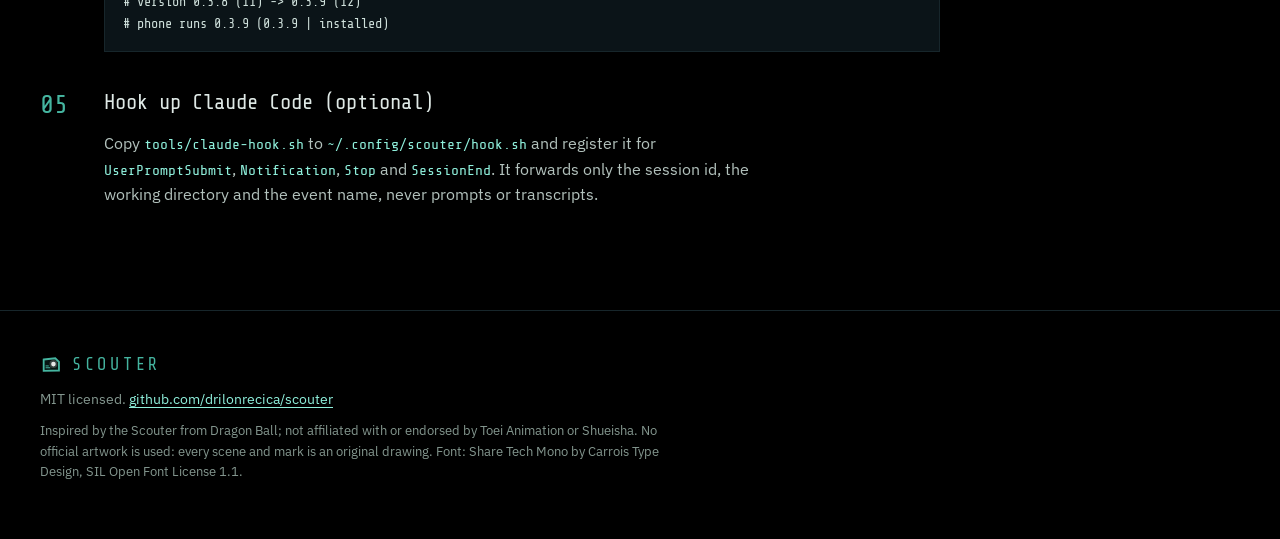
==== commit 35103387: "Docs: What you get, Quick start, docs/INSTALL.md and a changelog README opens with what you get (pho" ====
--- a/site/index.html
+++ b/site/index.html
@@ -162,9 +162,8 @@
       </li>
       <li>
         <h3>Install and configure the phone</h3>
-        <p>Configuration is only accepted over adb, so no other app on the phone can point it at a server of its own and collect the token.</p>
-        <pre><code>cd android && ./gradlew :app:assembleRelease
-adb install -r app/build/outputs/apk/release/app-release.apk
+        <p>Download the APK from <a href="https://github.com/drilonrecica/scouter/releases/latest">the latest release</a> (debug-signed; details in <a href="https://github.com/drilonrecica/scouter/blob/master/docs/INSTALL.md">docs/INSTALL.md</a>) or build it with <code>cd android && ./gradlew :app:assembleRelease</code>. Configuration is only accepted over adb, so no other app on the phone can point it at a server of its own and collect the token.</p>
+        <pre><code>adb install -r scouter-app_&lt;version&gt;_debug-signed.apk
 adb shell appops set dev.recica.scouter SYSTEM_ALERT_WINDOW allow
 adb shell dpm set-active-admin dev.recica.scouter/.AdminReceiver
 adb shell "am broadcast -n dev.recica.scouter/.ConfigReceiver \
